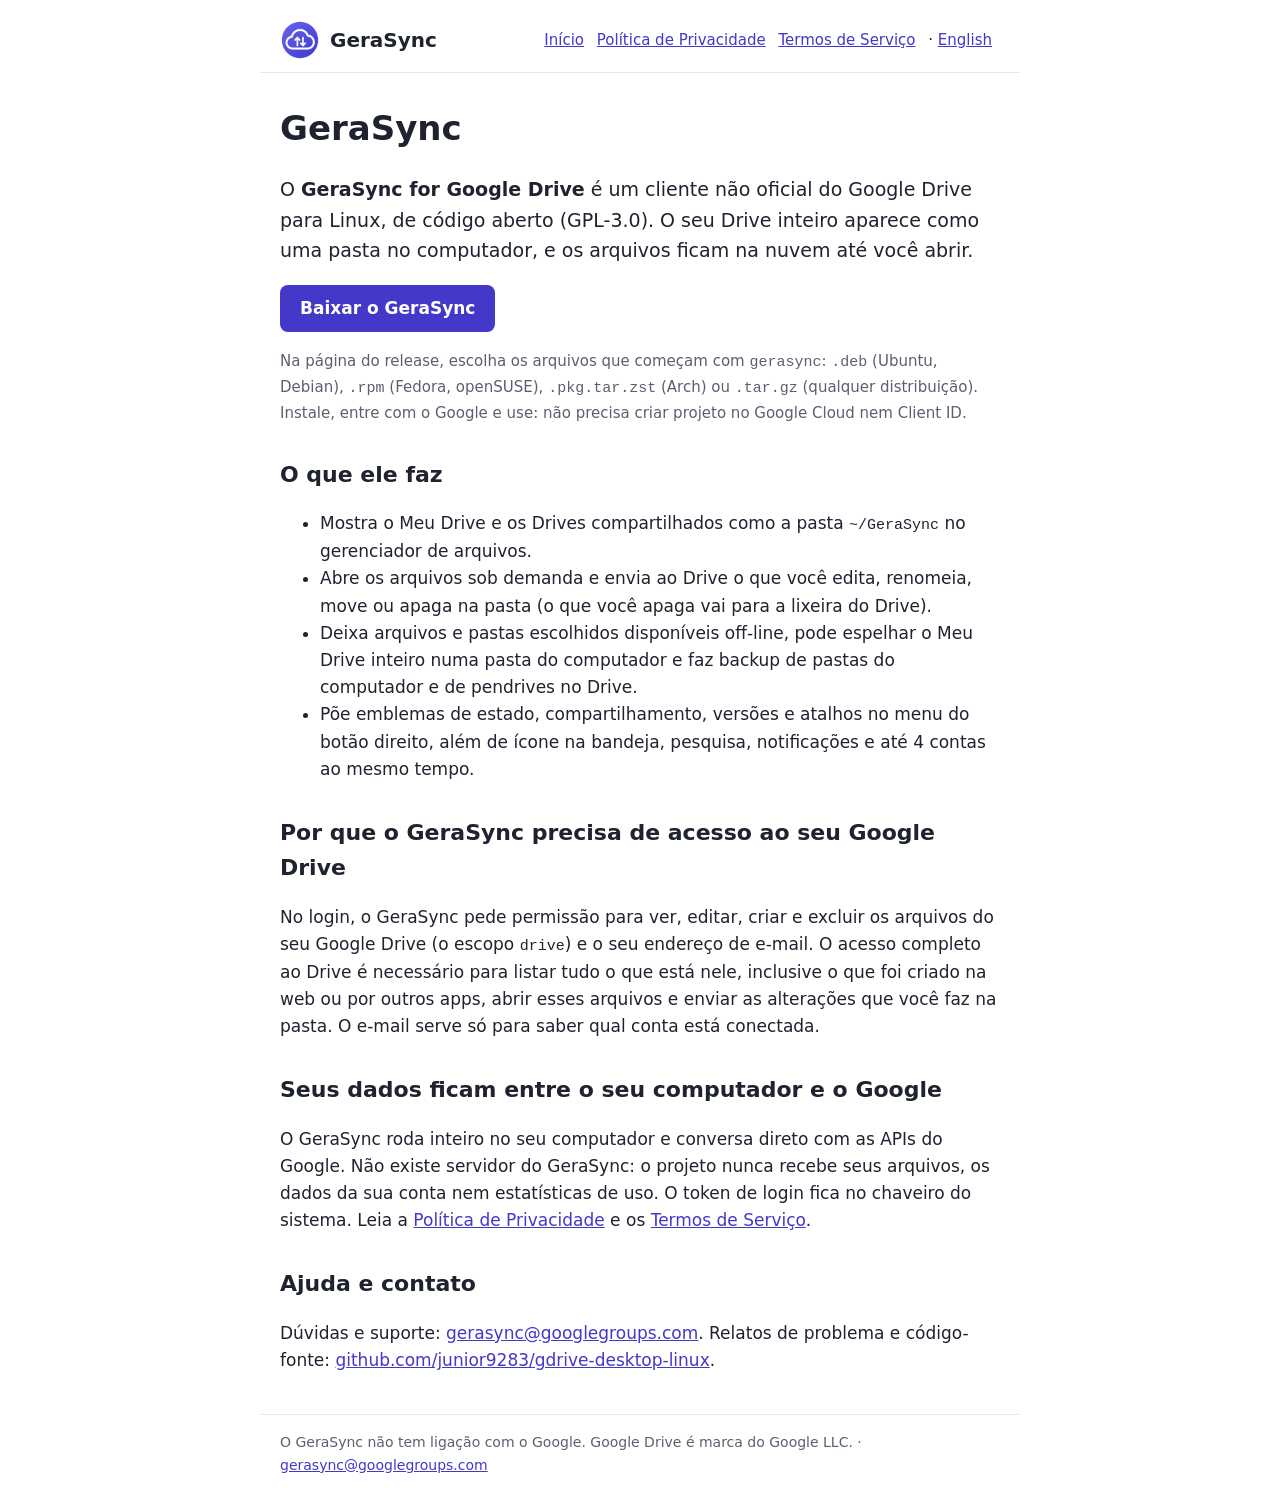
==== pt-br/index.html @ 4cf1efb5 "Site: primeira versão Co-Authored-By: Claude Opus 5.5 <noreply@anthropic.com>" ====
<!DOCTYPE html>
<html lang="pt-BR">
<head>
<meta charset="utf-8">
<meta name="viewport" content="width=device-width, initial-scale=1">
<title>GeraSync</title>
<link rel="icon" href="../logo.png">
<link rel="stylesheet" href="../style.css">
</head>
<body>
<header>
  <a class="brand" href="index.html"><img src="../logo.png" alt="" width="40" height="40">GeraSync</a>
  <nav><a href="index.html">Início</a> <a href="privacidade.html">Política de Privacidade</a> <a href="termos.html">Termos de Serviço</a> · <a href="../index.html" hreflang="en">English</a></nav>
</header>
<main>
<h1>GeraSync</h1>
<p class="lead">O <strong>GeraSync for Google Drive</strong> é um cliente não oficial do Google
Drive para Linux, de código aberto (GPL-3.0). O seu Drive inteiro aparece como uma pasta no
computador, e os arquivos ficam na nuvem até você abrir.</p>
<p><a class="button" href="https://github.com/junior9283/gdrive-desktop-linux/releases/latest">Baixar o GeraSync</a></p>
<p class="small">Na página do release, escolha os arquivos que começam com <code>gerasync</code>:
<code>.deb</code> (Ubuntu, Debian), <code>.rpm</code> (Fedora, openSUSE),
<code>.pkg.tar.zst</code> (Arch) ou <code>.tar.gz</code> (qualquer distribuição). Instale, entre
com o Google e use: não precisa criar projeto no Google Cloud nem Client ID.</p>

<h2>O que ele faz</h2>
<ul>
  <li>Mostra o Meu Drive e os Drives compartilhados como a pasta <code>~/GeraSync</code> no gerenciador de arquivos.</li>
  <li>Abre os arquivos sob demanda e envia ao Drive o que você edita, renomeia, move ou apaga na
  pasta (o que você apaga vai para a lixeira do Drive).</li>
  <li>Deixa arquivos e pastas escolhidos disponíveis off-line, pode espelhar o Meu Drive inteiro
  numa pasta do computador e faz backup de pastas do computador e de pendrives no Drive.</li>
  <li>Põe emblemas de estado, compartilhamento, versões e atalhos no menu do botão direito, além de
  ícone na bandeja, pesquisa, notificações e até 4 contas ao mesmo tempo.</li>
</ul>

<h2>Por que o GeraSync precisa de acesso ao seu Google Drive</h2>
<p>No login, o GeraSync pede permissão para ver, editar, criar e excluir os arquivos do seu Google
Drive (o escopo <code>drive</code>) e o seu endereço de e-mail. O acesso completo ao Drive é
necessário para listar tudo o que está nele, inclusive o que foi criado na web ou por outros apps,
abrir esses arquivos e enviar as alterações que você faz na pasta. O e-mail serve só para saber
qual conta está conectada.</p>

<h2>Seus dados ficam entre o seu computador e o Google</h2>
<p>O GeraSync roda inteiro no seu computador e conversa direto com as APIs do Google. Não existe
servidor do GeraSync: o projeto nunca recebe seus arquivos, os dados da sua conta nem estatísticas
de uso. O token de login fica no chaveiro do sistema. Leia a <a href="privacidade.html">Política
de Privacidade</a> e os <a href="termos.html">Termos de Serviço</a>.</p>

<h2>Ajuda e contato</h2>
<p>Dúvidas e suporte: <a href="mailto:gerasync@googlegroups.com">gerasync@googlegroups.com</a>. Relatos de problema e código-fonte:
<a href="https://github.com/junior9283/gdrive-desktop-linux">github.com/junior9283/gdrive-desktop-linux</a>.</p>
</main>
<footer>O GeraSync não tem ligação com o Google. Google Drive é marca do Google LLC. · <a href="mailto:gerasync@googlegroups.com">gerasync@googlegroups.com</a></footer>
</body>
</html>
---- style.css ----
:root { --accent: #4338ca; --text: #1f2330; --muted: #5b6070; --bg: #fff; --line: #e4e6ee; }
@media (prefers-color-scheme: dark) {
  :root { --accent: #a5b4fc; --text: #e8e9f0; --muted: #a3a8b8; --bg: #14161d; --line: #2b2f3b; }
}
* { box-sizing: border-box; }
body { margin: 0; font: 17px/1.6 system-ui, sans-serif; color: var(--text); background: var(--bg); }
header, main, footer { max-width: 760px; margin: 0 auto; padding: 0 20px; }
header { display: flex; flex-wrap: wrap; gap: 12px; align-items: center; justify-content: space-between;
  padding-top: 20px; padding-bottom: 12px; border-bottom: 1px solid var(--line); }
.brand { display: flex; gap: 10px; align-items: center; font-weight: 700; font-size: 20px;
  color: var(--text); text-decoration: none; }
nav { font-size: 15px; }
nav a { margin-right: 8px; }
a { color: var(--accent); }
h1 { font-size: 34px; margin: 28px 0 8px; }
h2 { font-size: 22px; margin-top: 32px; }
.lead { font-size: 19px; }
.small { font-size: 15px; color: var(--muted); }
.button { display: inline-block; padding: 10px 20px; border-radius: 8px; background: var(--accent);
  color: var(--bg); font-weight: 600; text-decoration: none; }
code { font-size: 15px; }
footer { margin-top: 40px; padding-top: 16px; padding-bottom: 32px; border-top: 1px solid var(--line);
  font-size: 14px; color: var(--muted); }
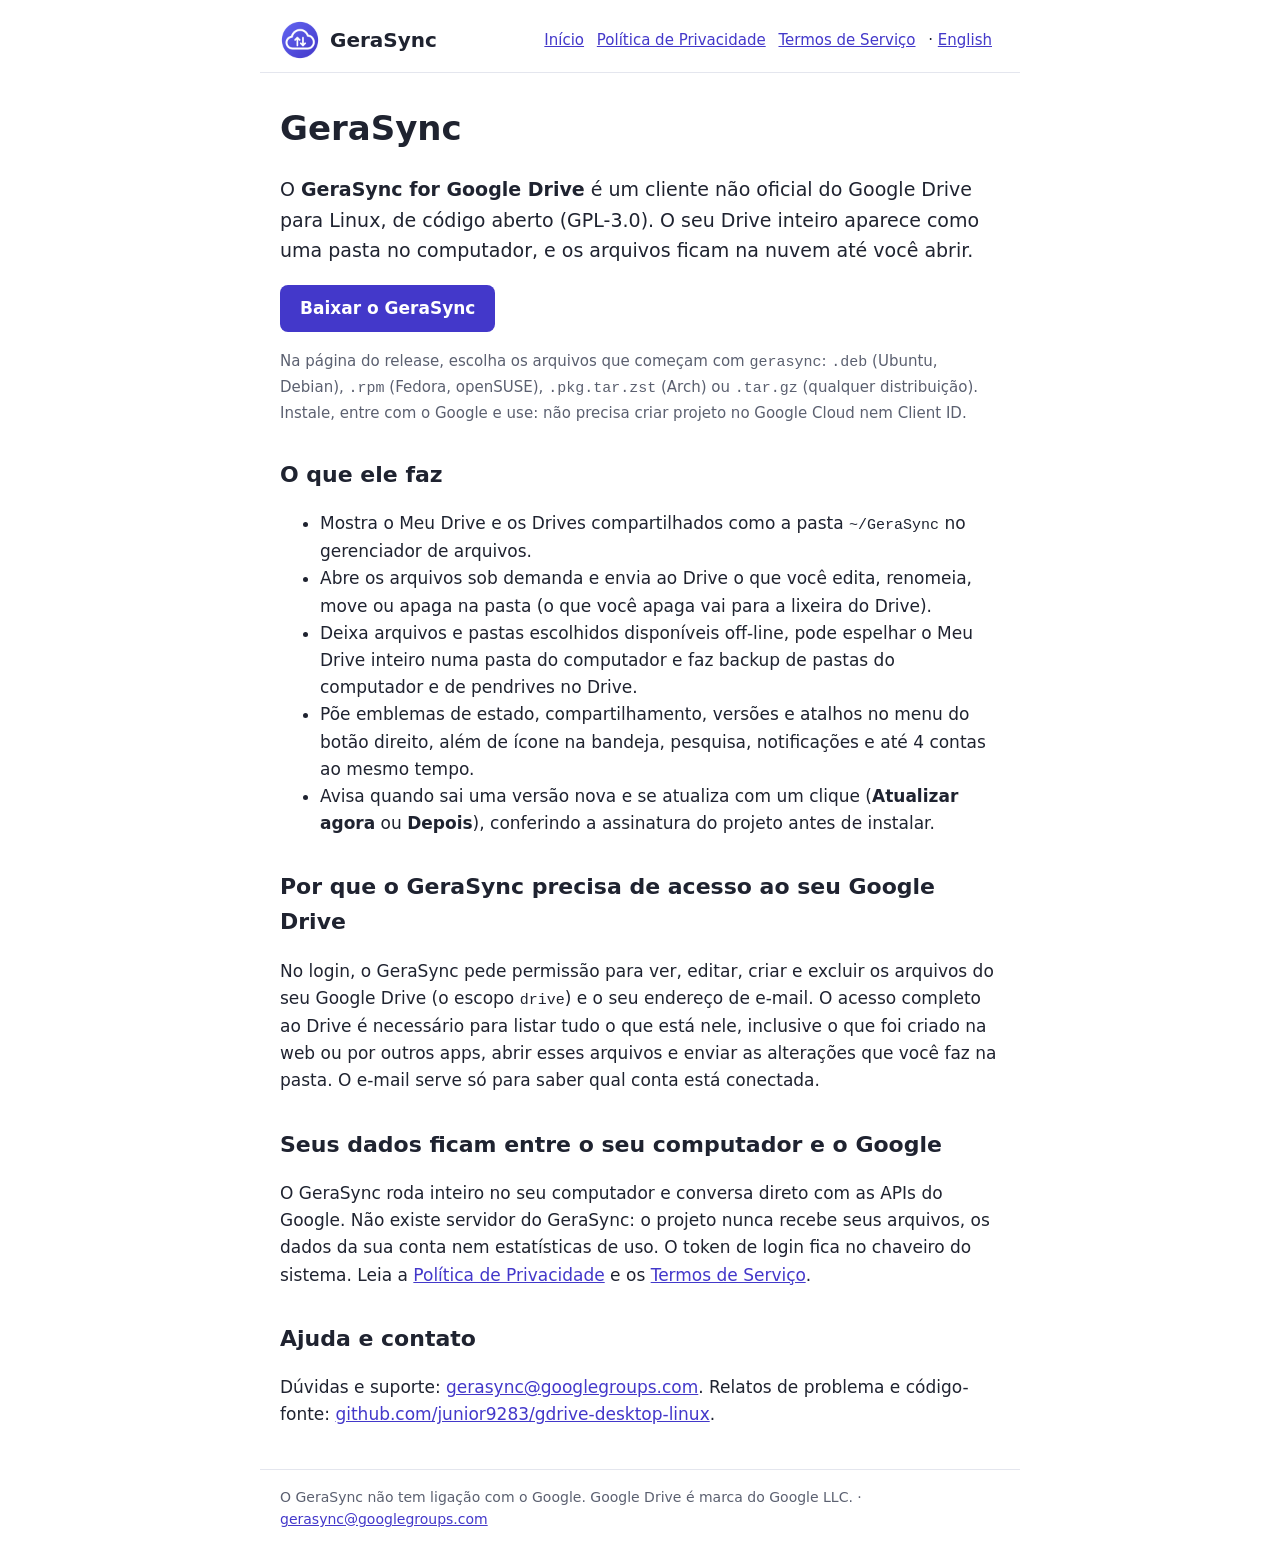
==== commit 28d4eb8e: "Site: atualização automática (1.4) A política de privacidade cita o download do pacote, do SHA256SUM" ====
--- a/pt-br/index.html
+++ b/pt-br/index.html
@@ -3,6 +3,7 @@
 <head>
 <meta charset="utf-8">
 <meta name="viewport" content="width=device-width, initial-scale=1">
+<meta name="google-site-verification" content="NpZcbAGyvmi49noXvajb4SW5j4mLhETBco69ydlbFus">
 <title>GeraSync</title>
 <link rel="icon" href="../logo.png">
 <link rel="stylesheet" href="../style.css">
@@ -32,6 +33,8 @@
   numa pasta do computador e faz backup de pastas do computador e de pendrives no Drive.</li>
   <li>Põe emblemas de estado, compartilhamento, versões e atalhos no menu do botão direito, além de
   ícone na bandeja, pesquisa, notificações e até 4 contas ao mesmo tempo.</li>
+  <li>Avisa quando sai uma versão nova e se atualiza com um clique (<strong>Atualizar agora</strong> ou
+  <strong>Depois</strong>), conferindo a assinatura do projeto antes de instalar.</li>
 </ul>
 
 <h2>Por que o GeraSync precisa de acesso ao seu Google Drive</h2>
